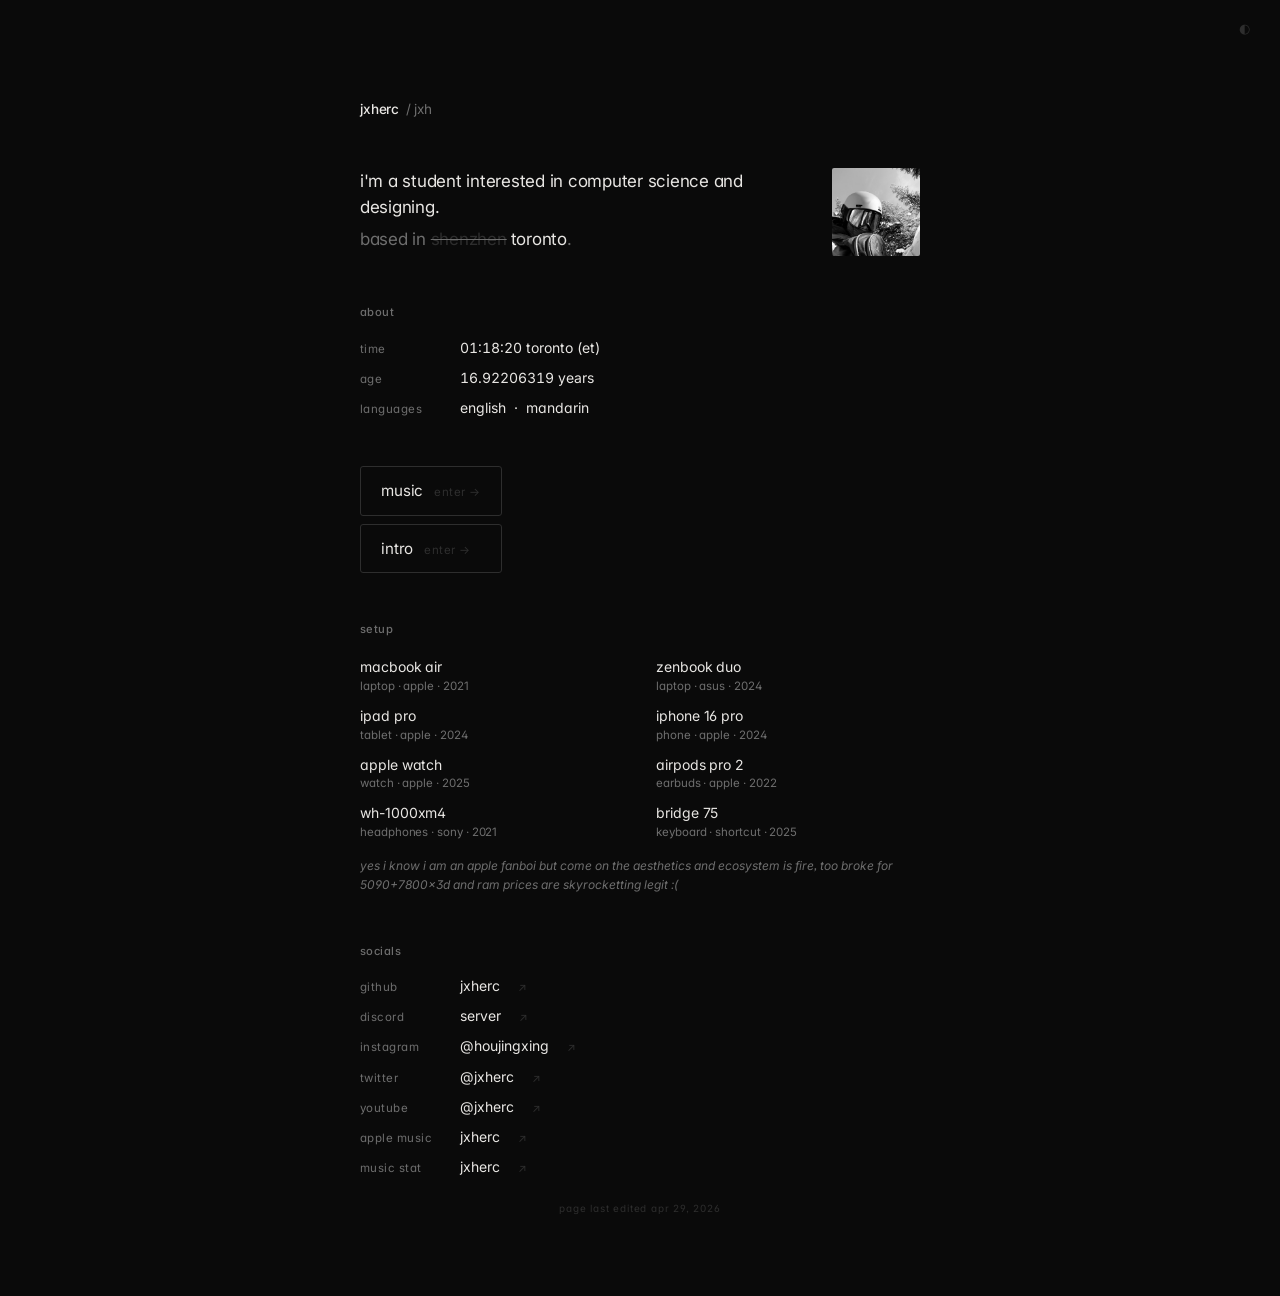
==== index.html @ 68435a5c "fix card sizing: width fit-content shrinks to widest child https://claude.ai/code/session_01GqRjQyPU" ====
<!DOCTYPE html>
<html lang="en">
<head>
<meta charset="UTF-8">
<meta name="viewport" content="width=device-width, initial-scale=1.0">
<title>jxherc</title>
<link rel="icon" type="image/svg+xml" href="favicon.svg">
<link rel="preconnect" href="https://fonts.googleapis.com">
<link rel="preconnect" href="https://fonts.gstatic.com" crossorigin>
<link href="https://fonts.googleapis.com/css2?family=Inter:wght@300;400;500;600&display=swap" rel="stylesheet">
<link rel="stylesheet" href="style.css?v=17">
<script>const t=localStorage.getItem('theme');if(t)document.documentElement.dataset.theme=t;</script>
<meta property="og:title" content="jxherc">
<meta property="og:description" content="a website">
<meta property="og:image" content="og-image.png">
<meta name="twitter:card" content="summary_large_image">
</head>
<body>
<button class="theme-toggle" id="theme-toggle" aria-label="toggle light mode">◐</button>

<div class="meme-overlay" id="meme-overlay">
  <div class="meme-box" id="meme-box">
    <img class="meme-img" src="images/spongebob-eyes.jpg" alt="spongebob my eyes meme" />
    <p class="meme-text">are you absolutely motherfucking sure you wanna switch to light mode</p>
    <button class="meme-confirm" id="meme-confirm">yes i am sure</button>
    <button class="meme-cancel" id="meme-cancel">nevermind</button>
  </div>
</div>

<main>

  <header>
    <span class="brand">jxherc<span class="alias">/ jxh</span></span>
  </header>

  <section class="intro-block">
    <div class="intro">
      i'm a student interested in computer science and designing.
      <span class="location">based in <s>shenzhen</s><span class="here">toronto</span>.</span>
    </div>
    <div class="portrait">
      <div class="fallback">—</div>
      <img src="images/me.jpg" alt=""
           onload="this.classList.add('loaded'); this.previousElementSibling.style.display='none';"
           onerror="this.style.display='none';" />
    </div>
  </section>

  <section>
    <div class="label">about</div>
    <div class="kv-list">
      <div class="kv-row"><span class="k">time</span><span class="v" id="clock">—</span></div>
      <div class="kv-row"><span class="k">age</span><span class="v" id="age">—</span></div>
      <div class="kv-row"><span class="k">languages</span><span class="v">english &nbsp;·&nbsp; mandarin</span></div>
    </div>
  </section>

  <section style="display:flex;flex-direction:column;gap:0.5rem;width:fit-content;">
    <a class="music-card" href="music.html">
      <span class="title">music</span>
      <span class="enter">enter →</span>
    </a>
    <a class="music-card" href="intro.html">
      <span class="title">intro</span>
      <span class="enter">enter →</span>
    </a>
  </section>

  <section>
    <div class="label">setup</div>
    <div class="two-col">
      <div class="item">macbook air<span class="spec">laptop · apple · 2021</span></div>
      <div class="item">zenbook duo<span class="spec">laptop · asus · 2024</span></div>
      <div class="item">ipad pro<span class="spec">tablet · apple · 2024</span></div>
      <div class="item">iphone 16 pro<span class="spec">phone · apple · 2024</span></div>
      <div class="item">apple watch<span class="spec">watch · apple · 2025</span></div>
      <div class="item">airpods pro 2<span class="spec">earbuds · apple · 2022</span></div>
      <div class="item">wh-1000xm4<span class="spec">headphones · sony · 2021</span></div>
      <div class="item">bridge 75<span class="spec">keyboard · shortcut · 2025</span></div>
    </div>
    <div class="note" style="margin-top:0.85rem;">yes i know i am an apple fanboi but come on the aesthetics and ecosystem is fire, too broke for 5090+7800x3d and ram prices are skyrocketting legit :( </div>
  </section>

  <section>
    <div class="label">socials</div>
    <div class="kv-list">
      <a class="kv-row" href="https://github.com/jxherc" target="_blank" rel="noopener">
        <span class="k">github</span><span class="v">jxherc</span><span class="arrow">↗</span>
      </a>
      <a class="kv-row" href="https://jxherc.com/gbp" target="_blank" rel="noopener">
        <span class="k">discord</span><span class="v">server</span><span class="arrow">↗</span>
      </a>
      <a class="kv-row" href="https://instagram.com/houjingxing" target="_blank" rel="noopener">
        <span class="k">instagram</span><span class="v">@houjingxing</span><span class="arrow">↗</span>
      </a>
      <a class="kv-row" href="https://twitter.com/jxherc" target="_blank" rel="noopener">
        <span class="k">twitter</span><span class="v">@jxherc</span><span class="arrow">↗</span>
      </a>
      <a class="kv-row" href="https://youtube.com/@jxherc" target="_blank" rel="noopener">
        <span class="k">youtube</span><span class="v">@jxherc</span><span class="arrow">↗</span>
      </a>
      <a class="kv-row" href="https://music.apple.com/profile/jxherc" target="_blank" rel="noopener">
        <span class="k">apple music</span><span class="v">jxherc</span><span class="arrow">↗</span>
      </a>
      <a class="kv-row" href="https://stats.fm/jxherc" target="_blank" rel="noopener">
        <span class="k">music stat</span><span class="v">jxherc</span><span class="arrow">↗</span>
      </a>
    </div>
  </section>

  <section class="page-edit-stamp">page last edited apr 29, 2026</section>

</main>

<script>
  const BIRTH = new Date('2010-01-03T11:30:00Z');
  const ageEl = document.getElementById('age');
  function updateAge() {
    const years = (new Date() - BIRTH) / (1000 * 60 * 60 * 24 * 365.25);
    ageEl.textContent = years.toFixed(8) + ' years';
  }
  updateAge();
  setInterval(updateAge, 40);

  const clockEl = document.getElementById('clock');
  function updateClock() {
    const time = new Date().toLocaleTimeString('en-CA', {
      timeZone: 'America/Toronto',
      hour12: false, hour: '2-digit', minute: '2-digit', second: '2-digit'
    });
    clockEl.textContent = time + ' toronto (et)';
  }
  updateClock();
  setInterval(updateClock, 1000);

  fetch('https://api.github.com/repos/jxherc/website/commits?path=index.html&per_page=1')
    .then(r => r.json()).then(data => {
      const c = data[0]?.commit;
      if (!c) return;
      const d = new Date(c.committer?.date || c.author?.date);
      if (isNaN(d)) return;
      const date = d.toLocaleDateString('en-CA', { month: 'short', day: 'numeric', year: 'numeric' }).toLowerCase();
      const msg  = (c.message || '').split('\n')[0].replace(/\s*https?:\/\/\S+/g, '').trim();
      document.querySelector('.page-edit-stamp').textContent = 'page last edited ' + date + (msg ? ' · ' + msg : '');
    }).catch(() => {});
</script>
<script src="theme.js"></script>
</body>
</html>
---- style.css ----
* { margin: 0; padding: 0; box-sizing: border-box; }

:root {
  --bg: #0a0a0a;
  --text: #e8e6e3;
  --muted: #6e6e6e;
  --faint: #2e2e2e;
  --accent: #00ff2a;
}

html, body {
  background: var(--bg);
  color: var(--text);
  font-family: 'Inter', -apple-system, BlinkMacSystemFont, sans-serif;
  font-weight: 400;
  line-height: 1.5;
  font-feature-settings: 'cv11', 'ss01', 'ss03';
  -webkit-font-smoothing: antialiased;
  -moz-osx-font-smoothing: grayscale;
  text-rendering: optimizeLegibility;
  min-height: 100vh;
}

body { padding: 6rem 2rem 5rem; }
main { max-width: 560px; margin: 0 auto; display: flex; flex-direction: column; gap: 3rem; }

/* Home link */
.home {
  font-size: 0.72rem; color: var(--muted);
  text-decoration: none; letter-spacing: 0.04em;
  width: fit-content; transition: color 0.2s ease;
}
.home::before { content: "← "; color: var(--faint); }
.home:hover { color: var(--text); }

/* Brand */
.brand {
  font-size: 0.85rem; color: var(--text);
  font-weight: 500; letter-spacing: -0.01em;
  text-decoration: none; width: fit-content;
}
.brand .alias { color: var(--muted); font-weight: 400; margin-left: 0.4rem; }

/* Labels */
.label {
  font-size: 0.7rem; color: var(--muted);
  letter-spacing: 0.04em; font-weight: 500;
  margin-bottom: 1rem;
  display: flex; align-items: baseline; gap: 0.7rem;
}
.live-stamp {
  color: var(--faint); font-size: 0.6rem;
  letter-spacing: 0.05em; font-weight: 400;
  font-variant-numeric: tabular-nums;
}

/* Intro block */
.intro { font-size: 1.0625rem; color: var(--text); letter-spacing: -0.015em; line-height: 1.55; }
.intro .location { display: block; margin-top: 0.35rem; color: var(--muted); }
.intro s { color: var(--faint); text-decoration-color: var(--muted); text-decoration-thickness: 1px; }
.intro .here { color: var(--text); margin-left: 0.25rem; }
.intro-block { display: flex; gap: 1.5rem; align-items: flex-start; }
.intro-block .intro { flex: 1; min-width: 0; }

/* Portrait */
.portrait {
  width: 88px; height: 88px; flex-shrink: 0;
  border-radius: 2px; background: #161616;
  overflow: hidden; position: relative; display: block;
  transition: transform 0.3s cubic-bezier(0.2,0.7,0.2,1);
}
a.portrait::before {
  content: "↗"; position: absolute; top: 5px; right: 6px;
  font-size: 0.7rem; color: var(--text); opacity: 0.55;
  z-index: 2; line-height: 1;
  text-shadow: 0 0 4px rgba(0,0,0,0.7);
  transition: opacity 0.3s ease, transform 0.3s ease;
  pointer-events: none;
}
a.portrait:hover { transform: translateY(-2px); }
a.portrait:hover::before { opacity: 1; transform: translate(2px, -2px); }
a.portrait img { transition: opacity 0.5s ease, filter 0.35s ease, transform 0.5s cubic-bezier(0.2,0.7,0.2,1); }
a.portrait:hover img { filter: brightness(0.7); transform: scale(1.04); }
.portrait img { width: 100%; height: 100%; object-fit: cover; opacity: 0; transition: opacity 0.5s ease; }
.portrait img.loaded { opacity: 1; }
.portrait .fallback {
  position: absolute; inset: 0;
  display: flex; align-items: center; justify-content: center;
  font-size: 0.6rem; color: var(--faint);
}

/* Music teaser card */
.music-card {
  display: inline-flex; align-items: baseline; gap: 0.7rem;
  text-decoration: none; color: var(--text);
  padding: 1rem 1.25rem;
  border: 1px solid var(--faint); border-radius: 3px;
  transition: border-color 0.3s ease, background 0.3s ease;
  -webkit-tap-highlight-color: transparent;
}
.music-card:hover { border-color: var(--muted); background: #0e0e0e; }
.music-card .title { font-size: 0.95rem; color: var(--text); letter-spacing: -0.01em; line-height: 1; }
.music-card .enter { font-size: 0.72rem; color: var(--faint); letter-spacing: 0.04em; line-height: 1; transition: color 0.25s ease, transform 0.25s ease; }
.music-card:hover .enter { color: var(--muted); transform: translateX(3px); }

/* Key/value rows */
.kv-list { display: flex; flex-direction: column; gap: 0.55rem; }
.kv-row {
  display: inline-flex; align-items: baseline; gap: 1rem;
  font-size: 0.875rem; color: var(--text);
  text-decoration: none; width: fit-content;
  transition: opacity 0.2s ease;
}
.kv-row .k { color: var(--muted); font-size: 0.72rem; letter-spacing: 0.04em; min-width: 84px; }
.kv-row .v { color: var(--text); }
.kv-row .arrow { color: var(--faint); font-size: 0.7rem; transition: transform 0.25s ease, color 0.25s ease; margin-left: 0.1rem; }
a.kv-row:hover { opacity: 0.7; }
a.kv-row:hover .arrow { transform: translate(3px, -3px); color: var(--muted); }

#age, #clock { font-variant-numeric: tabular-nums; font-feature-settings: 'tnum'; }

/* Two-col grid */
.two-col { display: grid; grid-template-columns: 1fr 1fr; column-gap: 2rem; row-gap: 0.3rem; }
.two-col a, .two-col .item {
  color: var(--text); text-decoration: none;
  font-size: 0.875rem; padding: 0.15rem 0;
  letter-spacing: -0.005em; line-height: 1.5;
  white-space: nowrap;
}
.two-col a { position: relative; display: inline-block; width: fit-content; }
.two-col a::after {
  content: ""; position: absolute; left: 0; right: 0; bottom: 0.3em;
  height: 1px; background: var(--text);
  transform: scaleX(0); transform-origin: left;
  transition: transform 0.25s ease;
}
.two-col a:hover::after { transform: scaleX(1); }
.two-col .item .spec { color: var(--muted); font-size: 0.72rem; display: block; margin-top: 0.05rem; }

/* =================== MUSIC PAGE =================== */

/* Recent */
.tracks { list-style: none; display: flex; flex-direction: column; gap: 0.4rem; padding: 0; margin: 0; }
.track { display: flex; justify-content: space-between; align-items: baseline; gap: 1rem; font-size: 0.82rem; line-height: 1.4; }
.track.hidden { display: none; }
.track .main { flex: 1; min-width: 0; overflow: hidden; text-overflow: ellipsis; white-space: nowrap; }
.track .title-link { color: var(--text); text-decoration: none; border-bottom: 1px solid transparent; transition: border-color 0.2s ease; }
.track .title-link:hover { border-bottom-color: var(--muted); }
.track .artist { color: var(--muted); }
.track .time { color: var(--faint); font-size: 0.68rem; letter-spacing: 0.03em; flex-shrink: 0; white-space: nowrap; }
.more-btn {
  background: none; border: none;
  color: var(--muted);
  font-size: 0.7rem; letter-spacing: 0.04em;
  font-family: inherit; font-weight: 500;
  text-transform: lowercase;
  cursor: pointer;
  margin-top: 0.85rem; padding: 0;
  transition: color 0.2s ease;
}
.more-btn:hover { color: var(--text); }

/* Stat lines */
.stat-line { font-size: 0.8rem; color: var(--text); margin-bottom: 1.5rem; letter-spacing: -0.003em; }
.stat-num { font-variant-numeric: tabular-nums; color: var(--text); }
.stat-unit { color: var(--muted); font-size: 0.78rem; }
.stat-dot { color: var(--faint); margin: 0 0.5rem; }
.stat-dim { color: var(--muted); font-style: italic; font-size: 0.78rem; }

/* Top categories */
.top-category { margin-bottom: 1.35rem; }
.top-category:last-child { margin-bottom: 0; }
.cat-label {
  font-size: 0.62rem; color: var(--faint);
  letter-spacing: 0.08em; margin-bottom: 0.55rem;
}
.top-list { display: flex; flex-direction: column; gap: 0.4rem; }
.top-row-skel { height: 28px; background: #101010; border-radius: 2px; opacity: 0.5; }
.top-row-empty { color: var(--faint); font-size: 0.78rem; font-style: italic; }

.top-row {
  display: grid;
  grid-template-columns: 14px 52px 24px 1fr auto;
  gap: 0.65rem;
  align-items: center;
  font-size: 0.82rem;
  min-width: 0;
}
.rank { color: var(--faint); font-size: 0.65rem; font-variant-numeric: tabular-nums; }
.bar-wrap { width: 52px; height: 3px; background: var(--faint); border-radius: 2px; overflow: hidden; }
.bar {
  display: block; height: 100%;
  background: var(--muted);
  transition: width 0.8s cubic-bezier(0.2,0.7,0.2,1);
}
.thumb {
  width: 24px; height: 24px;
  background: #161616;
  object-fit: cover; flex-shrink: 0;
  opacity: 0.92;
}
.thumb-sq { border-radius: 2px; }
.thumb-round { border-radius: 50%; }
.thumb-empty { background: #1a1a1a; }
.top-label { color: var(--text); overflow: hidden; text-overflow: ellipsis; white-space: nowrap; min-width: 0; }
.top-sub { color: var(--muted); font-size: 0.78rem; }
.top-meta {
  color: var(--faint); font-size: 0.66rem;
  letter-spacing: 0.03em; font-variant-numeric: tabular-nums;
  white-space: nowrap;
}

/* =================== 2025 vs 2026 =================== */
.toggle-row { display: flex; gap: 0.4rem; margin-bottom: 1.25rem; }
.toggle-btn {
  background: none;
  border: 1px solid var(--faint); border-radius: 2px;
  color: var(--muted);
  font-family: inherit; font-size: 0.68rem;
  letter-spacing: 0.05em;
  text-transform: lowercase;
  padding: 0.35rem 0.75rem;
  cursor: pointer;
  transition: border-color 0.2s ease, color 0.2s ease, background 0.2s ease;
}
.toggle-btn:hover { color: var(--text); border-color: var(--muted); }
.toggle-btn.active { color: var(--text); border-color: var(--muted); background: #0e0e0e; }

.year-cards {
  display: grid;
  grid-template-columns: 1fr 1fr;
  gap: 1.25rem;
  margin-bottom: 1rem;
}
.year-card {
  display: flex;
  flex-direction: column;
  gap: 0.55rem;
  padding: 1rem;
  border: 1px solid var(--faint);
  border-radius: 3px;
}

.year-header {
  display: flex;
  align-items: baseline;
  justify-content: space-between;
  gap: 0.5rem;
}
.year-name {
  font-size: 1.15rem;
  color: var(--text);
  letter-spacing: -0.01em;
  font-variant-numeric: tabular-nums;
  font-weight: 500;
}
.year-note {
  font-size: 0.6rem;
  color: var(--faint);
  letter-spacing: 0.08em;
}
.live-dot-wrap { display: inline-flex; align-items: center; gap: 0.3rem; }
.live-dot {
  width: 5px; height: 5px; border-radius: 50%;
  background: var(--accent);
  display: inline-block;
  animation: live-pulse 2s ease-in-out infinite;
}
@keyframes live-pulse { 0%, 100% { opacity: 0.3; } 50% { opacity: 1; } }

/* Horizontal bar same style as top rows, just wider */
.year-bar-wrap {
  width: 100%; height: 3px;
  background: var(--faint);
  border-radius: 2px; overflow: hidden;
}
.year-bar {
  display: block; height: 100%;
  background: var(--muted);
  transition: width 0.9s cubic-bezier(0.2,0.7,0.2,1), background 0.4s ease;
}
.year-card.winner .year-bar { background: var(--accent); }

.year-num {
  font-size: 1.05rem;
  color: var(--text);
  font-variant-numeric: tabular-nums;
  letter-spacing: -0.01em;
  margin-top: 0.15rem;
}
.year-unit {
  font-size: 0.6rem;
  color: var(--muted);
  letter-spacing: 0.08em;
  margin-top: -0.35rem;
}

/* Year top items (song/album/artist inside each card) */
.year-top {
  display: flex;
  flex-direction: column;
  gap: 0.45rem;
  margin-top: 0.65rem;
  padding-top: 0.75rem;
  border-top: 1px solid var(--faint);
}
.yt-row {
  display: grid;
  grid-template-columns: 34px 20px 1fr;
  gap: 0.5rem;
  align-items: center;
  font-size: 0.72rem;
  min-width: 0;
}
.yt-k {
  color: var(--muted);
  font-size: 0.58rem;
  letter-spacing: 0.08em;
}
.yt-thumb {
  width: 20px; height: 20px;
  background: #161616;
  object-fit: cover;
  flex-shrink: 0;
  opacity: 0.92;
}
.yt-name {
  color: var(--text);
  overflow: hidden; text-overflow: ellipsis; white-space: nowrap;
  min-width: 0;
  font-size: 0.74rem;
}
.yt-sub { color: var(--muted); font-size: 0.68rem; }

.compare-note {
  font-size: 0.72rem;
  color: var(--muted);
  letter-spacing: 0.02em;
  margin-top: 0.5rem;
  font-variant-numeric: tabular-nums;
  min-height: 1em;
}
.pace-arrow {
  color: var(--accent);
  font-weight: 500;
  margin-right: 0.25rem;
}
.pace-arrow.pace-down { color: var(--muted); }
.pace-num { color: var(--text); font-variant-numeric: tabular-nums; }

/* =================== GENRES =================== */
.genre-list { display: flex; flex-direction: column; gap: 0.55rem; }
.genre-row {
  display: grid;
  grid-template-columns: 110px 1fr 40px;
  gap: 1rem;
  align-items: center;
  font-size: 0.82rem;
}
.genre-name { color: var(--text); }
.genre-bar-wrap {
  height: 3px;
  background: var(--faint);
  border-radius: 2px;
  overflow: hidden;
}
.genre-bar {
  display: block; height: 100%;
  background: var(--muted);
  transition: width 1s cubic-bezier(0.2,0.7,0.2,1);
}
.genre-pct {
  color: var(--faint);
  font-size: 0.7rem;
  font-variant-numeric: tabular-nums;
  text-align: right;
}
.genre-note {
  font-size: 0.72rem;
  color: var(--muted);
  font-style: italic;
  margin-top: 1rem;
  line-height: 1.55;
}

/* Page edit stamp */
.page-edit-stamp {
  font-size: 0.62rem;
  color: var(--faint);
  letter-spacing: 0.08em;
  text-align: center;
  margin-top: -1.5rem;
}

/* Albums grid */
.albums-grid { display: grid; grid-template-columns: repeat(4, 1fr); gap: 1rem 0.7rem; }
.album { display: flex; flex-direction: column; gap: 0.45rem; text-decoration: none; color: var(--text); }
.cover {
  position: relative; width: 100%; aspect-ratio: 1/1;
  background: #161616; border-radius: 2px;
  overflow: hidden;
  transition: transform 0.3s cubic-bezier(0.2,0.7,0.2,1);
}
.cover img { width: 100%; height: 100%; object-fit: cover; opacity: 0; transition: opacity 0.5s ease; }
.cover img.loaded { opacity: 1; }
.cover .fallback {
  position: absolute; inset: 0;
  display: flex; align-items: center; justify-content: center;
  padding: 0.35rem; font-size: 0.55rem;
  color: var(--muted); text-align: center; line-height: 1.25;
}
.album:hover .cover { transform: translateY(-2px); }
.album .title { font-size: 0.68rem; color: var(--text); line-height: 1.3; }

.note { font-size: 0.75rem; color: var(--muted); font-style: italic; line-height: 1.55; }

/* Intro page */
.prose { font-size: 0.95rem; line-height: 1.7; color: var(--text); letter-spacing: -0.005em; max-width: 48ch; }
.prose p { margin-bottom: 1.1rem; }
.prose p:last-child { margin-bottom: 0; }
.prose em { color: var(--muted); font-style: italic; }

.portrait-large {
  width: 140px; height: 140px;
  border-radius: 2px; background: #161616;
  overflow: hidden; position: relative;
}
.portrait-large img { width: 100%; height: 100%; object-fit: cover; opacity: 0; transition: opacity 0.5s ease; }
.portrait-large img.loaded { opacity: 1; }
.portrait-large .fallback {
  position: absolute; inset: 0;
  display: flex; align-items: center; justify-content: center;
  font-size: 0.6rem; color: var(--faint);
}

/* Animation */
main > * {
  opacity: 0; transform: translateY(6px);
  animation: rise 0.7s cubic-bezier(0.2,0.7,0.2,1) forwards;
}
main > *:nth-child(1)  { animation-delay: 0.05s; }
main > *:nth-child(2)  { animation-delay: 0.12s; }
main > *:nth-child(3)  { animation-delay: 0.19s; }
main > *:nth-child(4)  { animation-delay: 0.26s; }
main > *:nth-child(5)  { animation-delay: 0.33s; }
main > *:nth-child(6)  { animation-delay: 0.40s; }
main > *:nth-child(7)  { animation-delay: 0.47s; }
main > *:nth-child(8)  { animation-delay: 0.54s; }
main > *:nth-child(9)  { animation-delay: 0.61s; }
main > *:nth-child(10) { animation-delay: 0.68s; }
main > *:nth-child(11) { animation-delay: 0.75s; }
main > *:nth-child(12) { animation-delay: 0.82s; }
main > *:nth-child(13) { animation-delay: 0.89s; }

@keyframes rise { to { opacity: 1; transform: translateY(0); } }

::selection { background: var(--text); color: var(--bg); }

a:focus-visible, button:focus-visible {
  outline: 1px solid var(--muted);
  outline-offset: 4px; border-radius: 1px;
}

/* =================== LIGHT MODE =================== */
[data-theme="light"] {
  --bg: #f5f4f1;
  --text: #111111;
  --muted: #888888;
  --faint: #d4d2ce;
}
[data-theme="light"] body { background: var(--bg); color: var(--text); }
[data-theme="light"] .portrait,
[data-theme="light"] .portrait-large,
[data-theme="light"] .cover { background: #e8e6e2; }
[data-theme="light"] .top-row-skel { background: #e2e0dc; }
[data-theme="light"] .thumb { background: #e8e6e2; }
[data-theme="light"] .thumb-empty { background: #e2e0dc; }
[data-theme="light"] .music-card:hover { background: #efede9; }
[data-theme="light"] .year-card { border-color: var(--faint); }
[data-theme="light"] .toggle-btn.active { background: #efede9; }

/* Theme toggle button */
.theme-toggle {
  position: fixed;
  top: 1.1rem; right: 1.5rem;
  background: none; border: none;
  color: var(--faint);
  font-size: 0.8rem;
  cursor: pointer;
  padding: 0.35rem;
  line-height: 1;
  transition: color 0.2s ease;
  z-index: 100;
  font-family: inherit;
}
.theme-toggle:hover { color: var(--muted); }

/* Meme modal */
.meme-overlay {
  position: fixed; inset: 0;
  background: rgba(0,0,0,0.75);
  display: flex; align-items: center; justify-content: center;
  z-index: 1000;
  opacity: 0; pointer-events: none;
  transition: opacity 0.2s ease;
}
.meme-overlay.visible { opacity: 1; pointer-events: all; }
.meme-box {
  background: #0e0e0e;
  border: 1px solid var(--faint);
  border-radius: 4px;
  padding: 2rem;
  max-width: 340px;
  width: calc(100% - 3rem);
  display: flex; flex-direction: column;
  align-items: center; gap: 1.25rem;
  transform: translateY(8px);
  transition: transform 0.25s cubic-bezier(0.2,0.7,0.2,1);
}
.meme-overlay.visible .meme-box { transform: translateY(0); }
.meme-img {
  width: 100%; border-radius: 3px;
  display: block; aspect-ratio: 16/9;
  object-fit: cover; background: #1a1a1a;
}
.meme-text {
  font-size: 0.78rem; color: var(--text);
  text-align: center; line-height: 1.6;
  letter-spacing: -0.005em;
}
.meme-confirm {
  background: none;
  border: 1px solid var(--faint);
  border-radius: 2px;
  color: var(--muted);
  font-family: inherit; font-size: 0.72rem;
  letter-spacing: 0.04em;
  padding: 0.5rem 1.25rem;
  cursor: pointer;
  transition: border-color 0.2s ease, color 0.2s ease;
}
.meme-confirm:hover { border-color: var(--muted); color: var(--text); }
.meme-countdown {
  font-size: 2.5rem; font-weight: 600;
  color: var(--text); letter-spacing: -0.03em;
  line-height: 1; min-height: 3rem;
  display: flex; align-items: center; justify-content: center;
}
.meme-cancel {
  font-size: 0.65rem; color: var(--faint);
  cursor: pointer; background: none; border: none;
  font-family: inherit; transition: color 0.2s ease;
  padding: 0;
}
.meme-cancel:hover { color: var(--muted); }

@media (max-width: 600px) {
  body { padding: 4rem 1.5rem 3rem; }
  main { gap: 2.5rem; }
  .intro { font-size: 1rem; }
  .two-col { column-gap: 1.25rem; }
  .albums-grid { grid-template-columns: repeat(3, 1fr); gap: 0.9rem 0.6rem; }
  .intro-block { gap: 1.25rem; }
  .portrait { width: 72px; height: 72px; }

  .top-row {
    grid-template-columns: 12px 40px 20px 1fr auto;
    gap: 0.5rem; font-size: 0.78rem;
  }
  .bar-wrap { width: 40px; }
  .thumb { width: 20px; height: 20px; }

  .year-cards { gap: 0.75rem; }
  .year-card { padding: 0.85rem; }
  .year-name { font-size: 1rem; }
  .year-num { font-size: 0.95rem; }
  .yt-row { grid-template-columns: 28px 18px 1fr; gap: 0.4rem; font-size: 0.68rem; }
  .yt-thumb { width: 18px; height: 18px; }

  .genre-row { grid-template-columns: 80px 1fr 32px; gap: 0.7rem; }
}
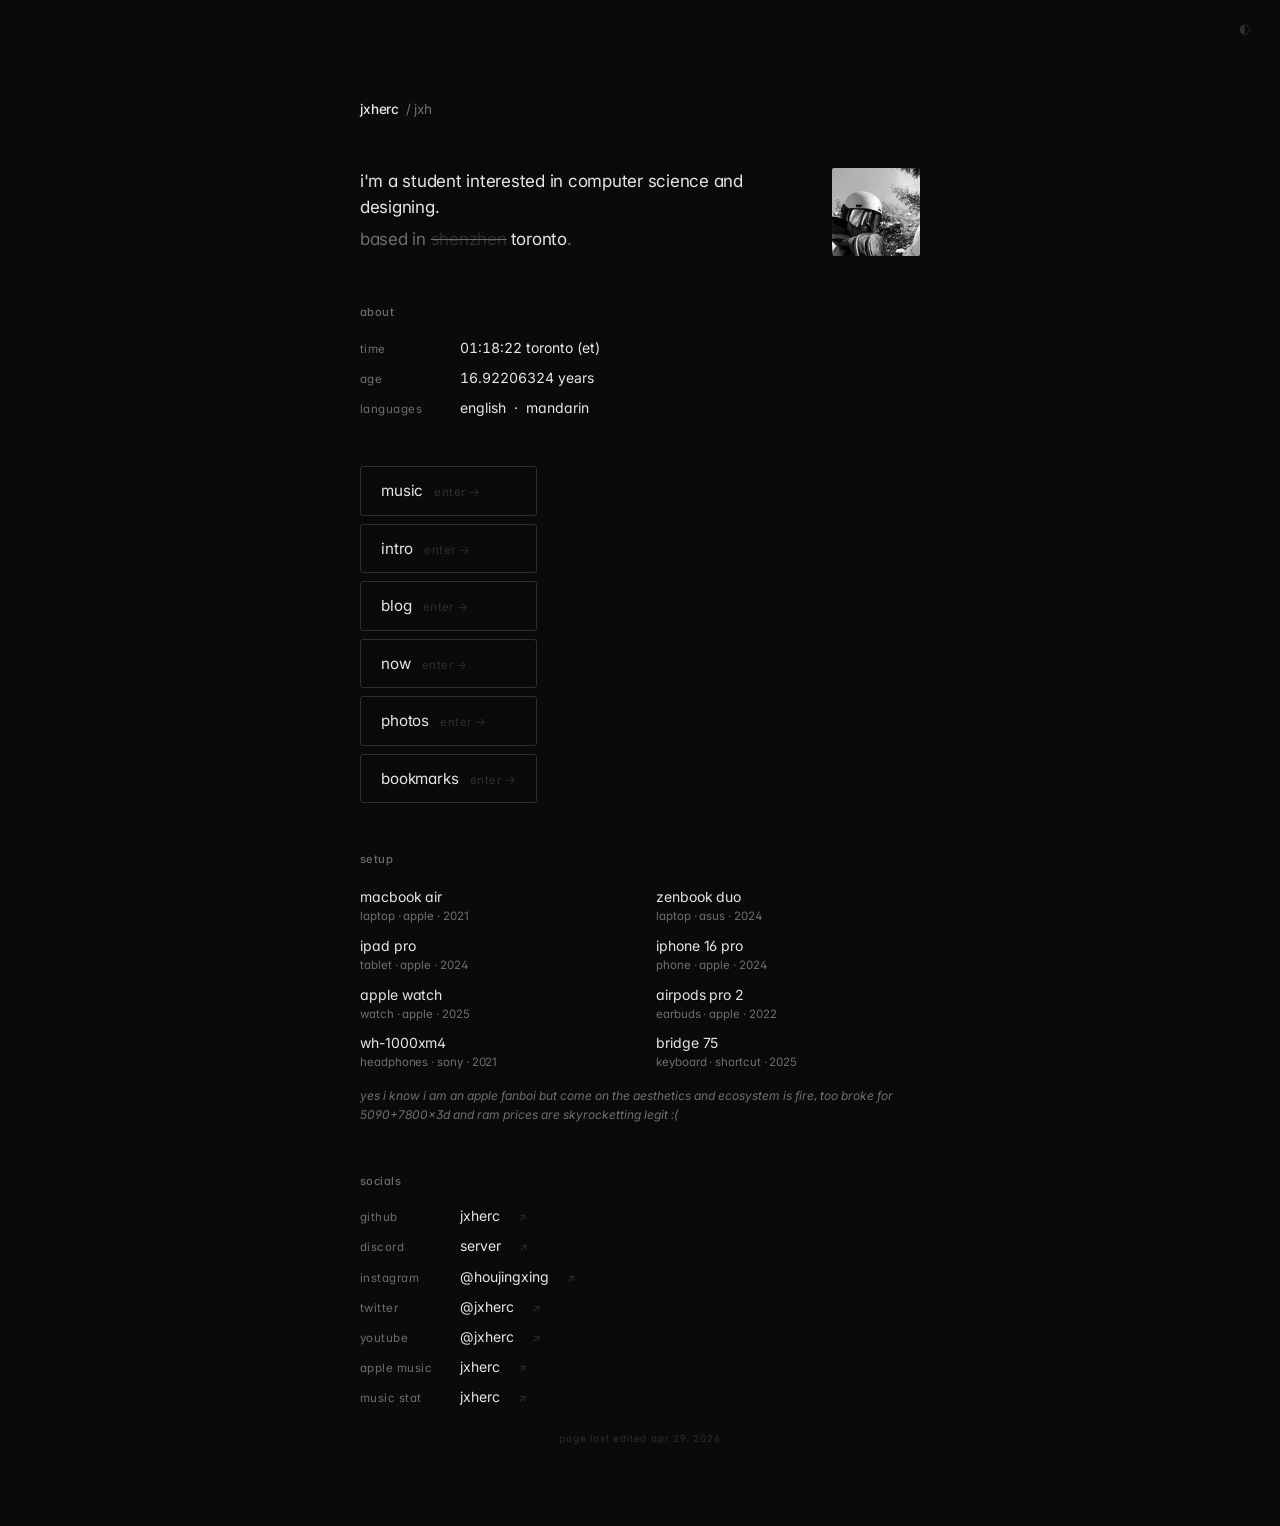
==== commit f6cd8a3c: "phase 4: add blog, now, photos, bookmarks pages + index cards - blog.html: fetches posts from api.jx" ====
--- a/index.html
+++ b/index.html
@@ -62,6 +62,22 @@
     </a>
     <a class="music-card" href="intro.html">
       <span class="title">intro</span>
+      <span class="enter">enter →</span>
+    </a>
+    <a class="music-card" href="blog.html">
+      <span class="title">blog</span>
+      <span class="enter">enter →</span>
+    </a>
+    <a class="music-card" href="now.html">
+      <span class="title">now</span>
+      <span class="enter">enter →</span>
+    </a>
+    <a class="music-card" href="photos.html">
+      <span class="title">photos</span>
+      <span class="enter">enter →</span>
+    </a>
+    <a class="music-card" href="bookmarks.html">
+      <span class="title">bookmarks</span>
       <span class="enter">enter →</span>
     </a>
   </section>
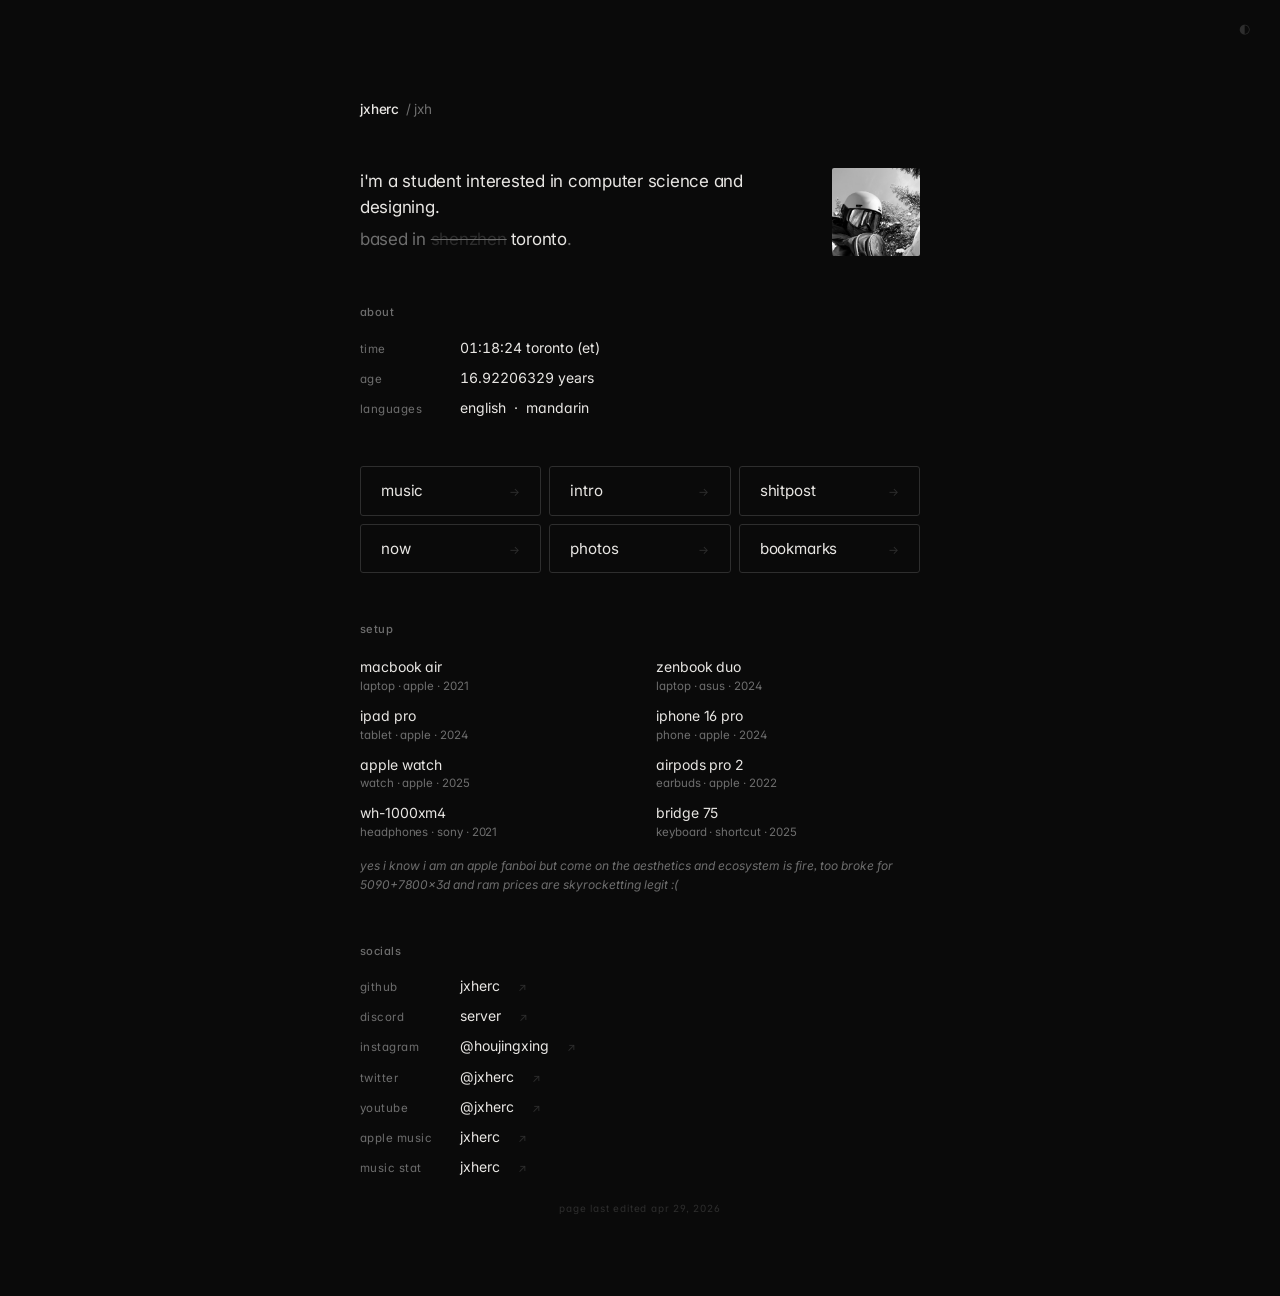
==== commit 70836f49: "overhaul: blog→shitpost, 3×2 card grid, enter alignment, now-playing, fix status fields, remove afte" ====
--- a/index.html
+++ b/index.html
@@ -8,7 +8,7 @@
 <link rel="preconnect" href="https://fonts.googleapis.com">
 <link rel="preconnect" href="https://fonts.gstatic.com" crossorigin>
 <link href="https://fonts.googleapis.com/css2?family=Inter:wght@300;400;500;600&display=swap" rel="stylesheet">
-<link rel="stylesheet" href="style.css?v=17">
+<link rel="stylesheet" href="style.css?v=18">
 <script>const t=localStorage.getItem('theme');if(t)document.documentElement.dataset.theme=t;</script>
 <meta property="og:title" content="jxherc">
 <meta property="og:description" content="a website">
@@ -55,30 +55,30 @@
     </div>
   </section>
 
-  <section style="display:flex;flex-direction:column;gap:0.5rem;width:fit-content;">
+  <section style="display:grid;grid-template-columns:repeat(3,1fr);gap:0.5rem;">
     <a class="music-card" href="music.html">
       <span class="title">music</span>
-      <span class="enter">enter →</span>
+      <span class="enter">→</span>
     </a>
     <a class="music-card" href="intro.html">
       <span class="title">intro</span>
-      <span class="enter">enter →</span>
+      <span class="enter">→</span>
     </a>
-    <a class="music-card" href="blog.html">
-      <span class="title">blog</span>
-      <span class="enter">enter →</span>
+    <a class="music-card" href="shitpost.html">
+      <span class="title">shitpost</span>
+      <span class="enter">→</span>
     </a>
     <a class="music-card" href="now.html">
       <span class="title">now</span>
-      <span class="enter">enter →</span>
+      <span class="enter">→</span>
     </a>
     <a class="music-card" href="photos.html">
       <span class="title">photos</span>
-      <span class="enter">enter →</span>
+      <span class="enter">→</span>
     </a>
     <a class="music-card" href="bookmarks.html">
       <span class="title">bookmarks</span>
-      <span class="enter">enter →</span>
+      <span class="enter">→</span>
     </a>
   </section>
 
--- a/style.css
+++ b/style.css
@@ -91,7 +91,7 @@
 
 /* Music teaser card */
 .music-card {
-  display: inline-flex; align-items: baseline; gap: 0.7rem;
+  display: flex; align-items: baseline; justify-content: space-between; gap: 0.7rem;
   text-decoration: none; color: var(--text);
   padding: 1rem 1.25rem;
   border: 1px solid var(--faint); border-radius: 3px;
@@ -100,7 +100,7 @@
 }
 .music-card:hover { border-color: var(--muted); background: #0e0e0e; }
 .music-card .title { font-size: 0.95rem; color: var(--text); letter-spacing: -0.01em; line-height: 1; }
-.music-card .enter { font-size: 0.72rem; color: var(--faint); letter-spacing: 0.04em; line-height: 1; transition: color 0.25s ease, transform 0.25s ease; }
+.music-card .enter { font-size: 0.72rem; color: var(--faint); letter-spacing: 0.04em; line-height: 1; transition: color 0.25s ease, transform 0.25s ease; flex-shrink: 0; }
 .music-card:hover .enter { color: var(--muted); transform: translateX(3px); }
 
 /* Key/value rows */
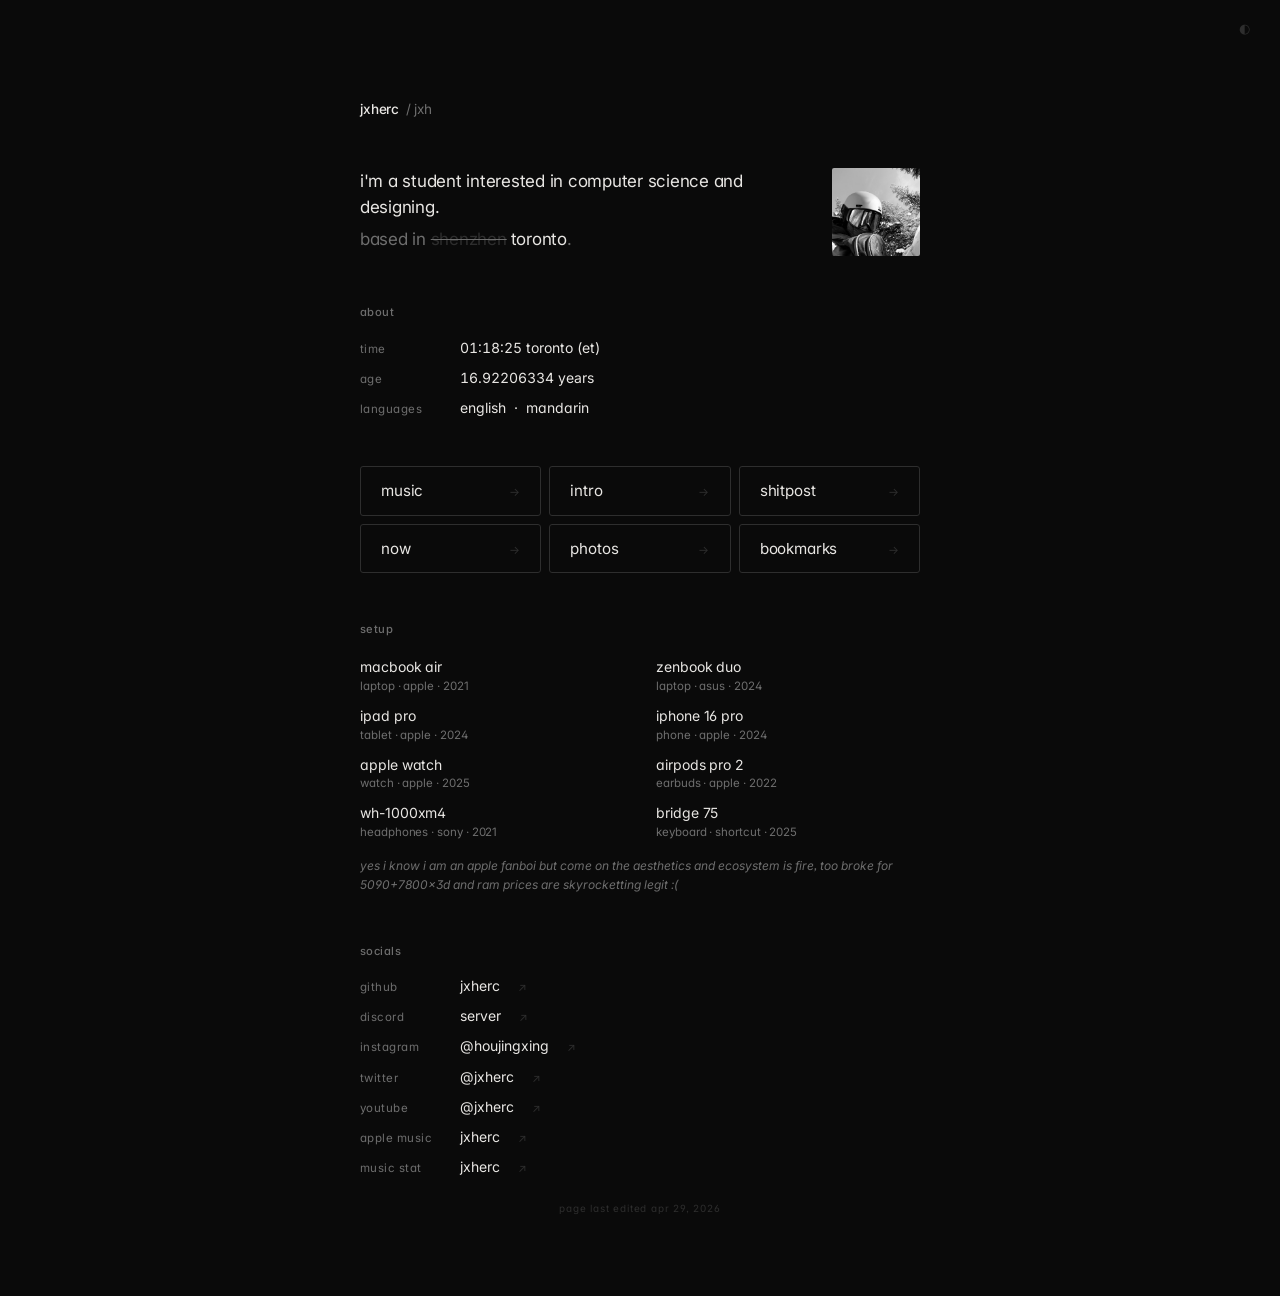
==== commit b3c4ffab: "add 14 albums, sort by artist, add artist label - adds: blonde, igor, flower boy, hurry up tomorrow," ====
--- a/index.html
+++ b/index.html
@@ -8,7 +8,7 @@
 <link rel="preconnect" href="https://fonts.googleapis.com">
 <link rel="preconnect" href="https://fonts.gstatic.com" crossorigin>
 <link href="https://fonts.googleapis.com/css2?family=Inter:wght@300;400;500;600&display=swap" rel="stylesheet">
-<link rel="stylesheet" href="style.css?v=18">
+<link rel="stylesheet" href="style.css?v=19">
 <script>const t=localStorage.getItem('theme');if(t)document.documentElement.dataset.theme=t;</script>
 <meta property="og:title" content="jxherc">
 <meta property="og:description" content="a website">
--- a/style.css
+++ b/style.css
@@ -411,6 +411,7 @@
 }
 .album:hover .cover { transform: translateY(-2px); }
 .album .title { font-size: 0.68rem; color: var(--text); line-height: 1.3; }
+.album .artist { font-size: 0.62rem; color: var(--muted); line-height: 1.2; margin-top: -0.2rem; }
 
 .note { font-size: 0.75rem; color: var(--muted); font-style: italic; line-height: 1.55; }
 
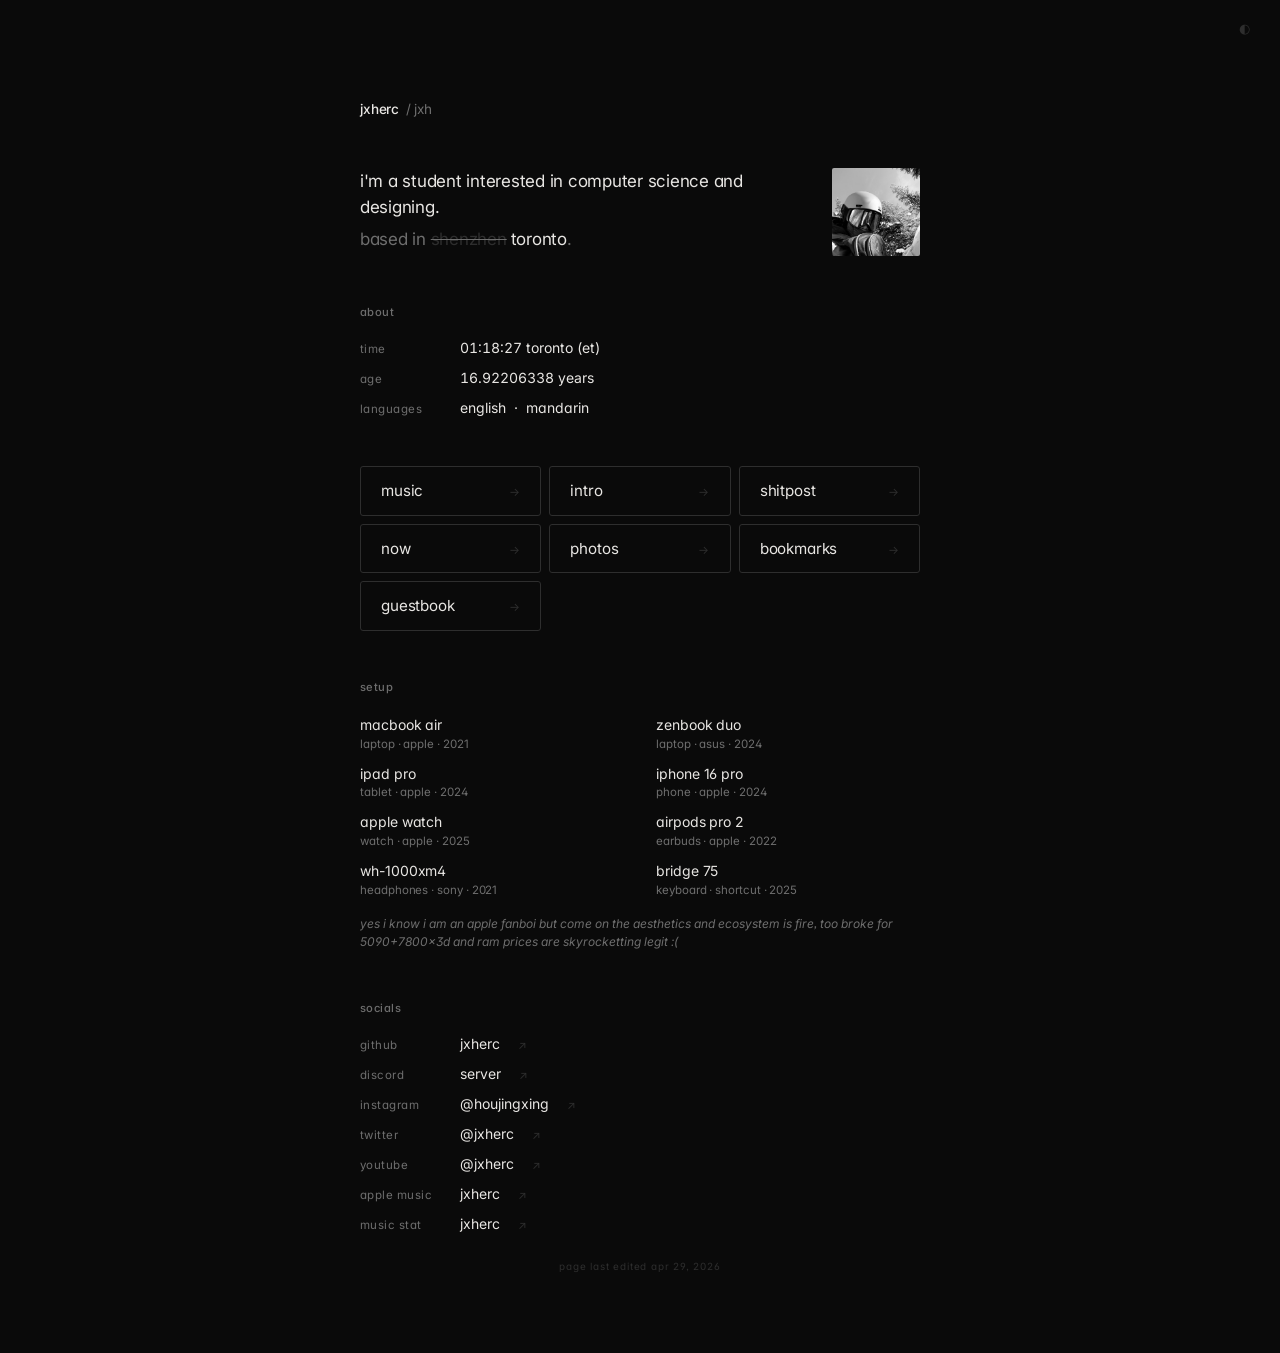
==== commit 24c07e99: "add guestbook page with Supabase backend - new guestbook.html with form (name + message) and approve" ====
--- a/index.html
+++ b/index.html
@@ -78,6 +78,10 @@
     </a>
     <a class="music-card" href="bookmarks.html">
       <span class="title">bookmarks</span>
+      <span class="enter">→</span>
+    </a>
+    <a class="music-card" href="guestbook.html">
+      <span class="title">guestbook</span>
       <span class="enter">→</span>
     </a>
   </section>
--- a/style.css
+++ b/style.css
@@ -382,6 +382,54 @@
   margin-top: 1rem;
   line-height: 1.55;
 }
+
+/* =================== GUESTBOOK =================== */
+.gb-form { display: flex; flex-direction: column; gap: 1rem; }
+.gb-field { display: flex; flex-direction: column; gap: 0.35rem; }
+.gb-label { font-size: 0.7rem; color: var(--muted); letter-spacing: 0.04em; font-weight: 500; }
+.gb-input {
+  background: none;
+  border: 1px solid var(--faint);
+  border-radius: 2px;
+  color: var(--text);
+  font-family: inherit;
+  font-size: 0.875rem;
+  padding: 0.6rem 0.75rem;
+  transition: border-color 0.2s ease;
+  outline: none;
+  width: 100%;
+}
+.gb-input::placeholder { color: var(--faint); }
+.gb-input:focus { border-color: var(--muted); }
+.gb-textarea { resize: vertical; min-height: 88px; line-height: 1.55; }
+.gb-actions { display: flex; align-items: baseline; gap: 1rem; flex-wrap: wrap; margin-top: 0.25rem; }
+.gb-submit {
+  background: none;
+  border: 1px solid var(--faint);
+  border-radius: 2px;
+  color: var(--muted);
+  font-family: inherit;
+  font-size: 0.72rem;
+  letter-spacing: 0.04em;
+  padding: 0.5rem 1rem;
+  cursor: pointer;
+  transition: border-color 0.2s ease, color 0.2s ease;
+}
+.gb-submit:hover:not(:disabled) { border-color: var(--muted); color: var(--text); }
+.gb-submit:disabled { opacity: 0.5; cursor: default; }
+.gb-status { font-size: 0.72rem; color: var(--faint); }
+.gb-entries { display: flex; flex-direction: column; }
+.gb-entry {
+  display: flex; flex-direction: column; gap: 0.3rem;
+  padding: 0.85rem 0;
+  border-bottom: 1px solid var(--faint);
+}
+.gb-entry:first-child { border-top: 1px solid var(--faint); }
+.gb-entry-header { display: flex; justify-content: space-between; align-items: baseline; gap: 1rem; }
+.gb-name { font-size: 0.8rem; color: var(--text); font-weight: 500; }
+.gb-date { font-size: 0.65rem; color: var(--faint); letter-spacing: 0.04em; flex-shrink: 0; }
+.gb-message { font-size: 0.85rem; color: var(--muted); line-height: 1.55; }
+.gb-loading, .gb-empty { font-size: 0.8rem; color: var(--faint); font-style: italic; }
 
 /* Page edit stamp */
 .page-edit-stamp {
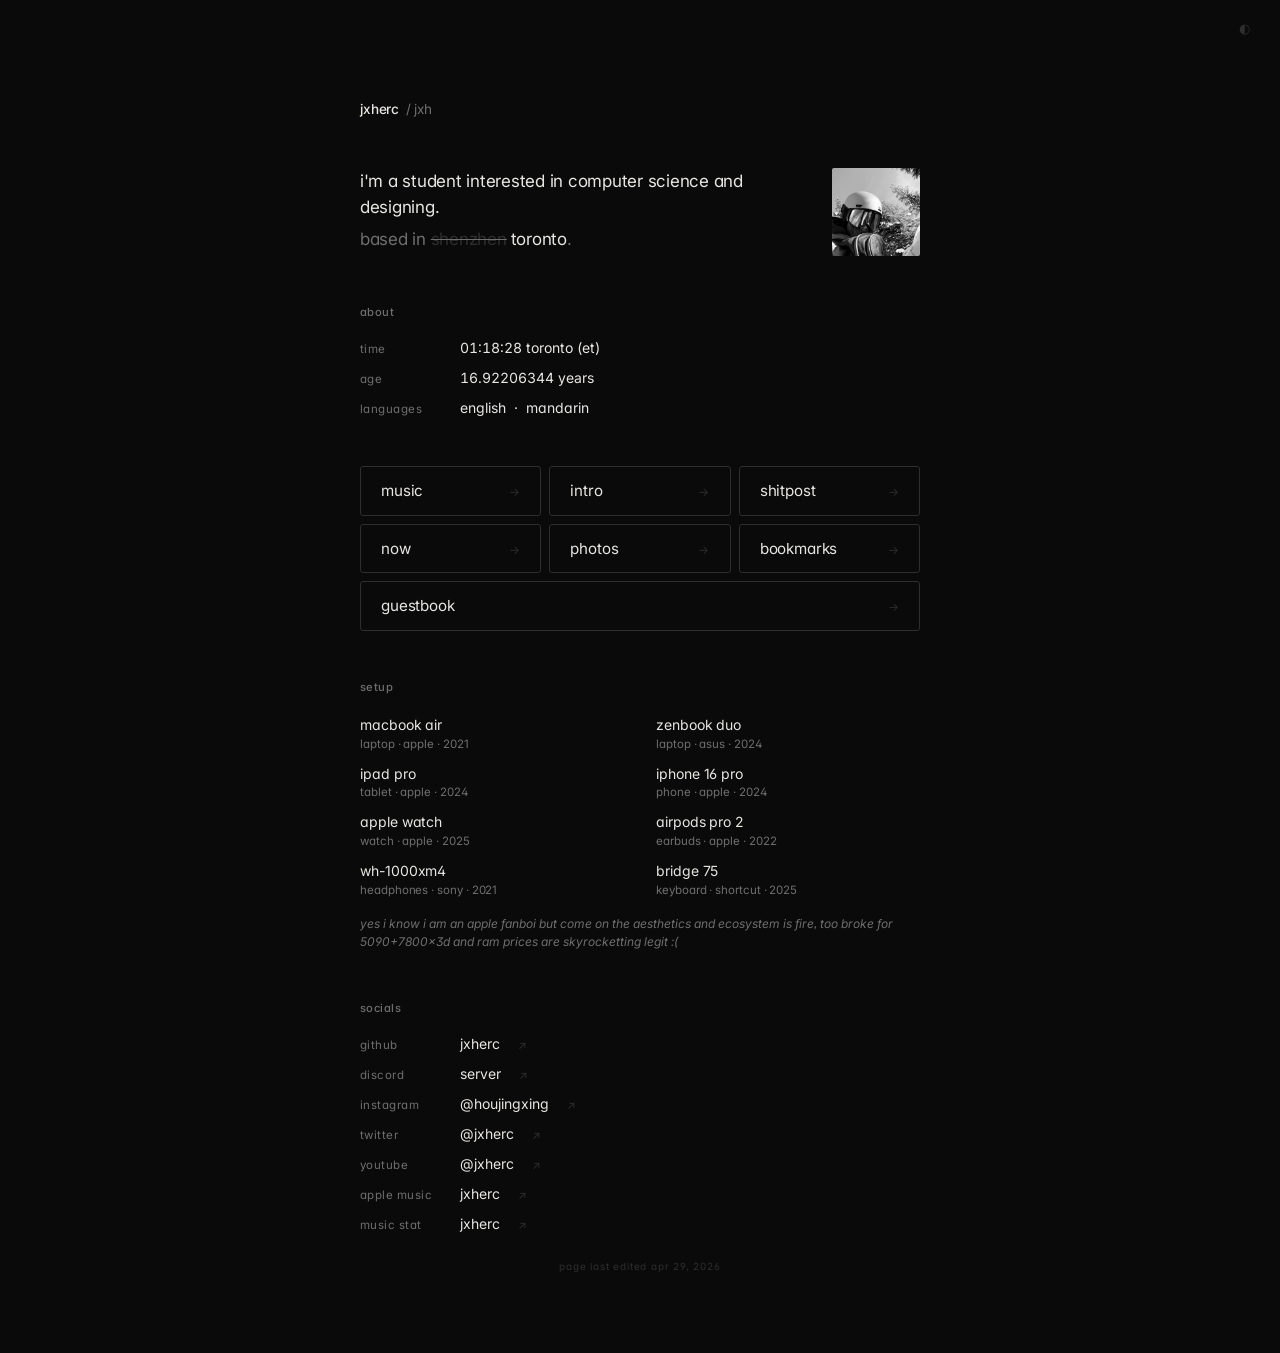
==== commit cda8f242: "add guestbook, remove stale files" ====
--- a/index.html
+++ b/index.html
@@ -55,31 +55,33 @@
     </div>
   </section>
 
-  <section style="display:grid;grid-template-columns:repeat(3,1fr);gap:0.5rem;">
-    <a class="music-card" href="music.html">
-      <span class="title">music</span>
-      <span class="enter">→</span>
-    </a>
-    <a class="music-card" href="intro.html">
-      <span class="title">intro</span>
-      <span class="enter">→</span>
-    </a>
-    <a class="music-card" href="shitpost.html">
-      <span class="title">shitpost</span>
-      <span class="enter">→</span>
-    </a>
-    <a class="music-card" href="now.html">
-      <span class="title">now</span>
-      <span class="enter">→</span>
-    </a>
-    <a class="music-card" href="photos.html">
-      <span class="title">photos</span>
-      <span class="enter">→</span>
-    </a>
-    <a class="music-card" href="bookmarks.html">
-      <span class="title">bookmarks</span>
-      <span class="enter">→</span>
-    </a>
+  <section style="display:flex;flex-direction:column;gap:0.5rem;">
+    <div style="display:grid;grid-template-columns:repeat(3,1fr);gap:0.5rem;">
+      <a class="music-card" href="music.html">
+        <span class="title">music</span>
+        <span class="enter">→</span>
+      </a>
+      <a class="music-card" href="intro.html">
+        <span class="title">intro</span>
+        <span class="enter">→</span>
+      </a>
+      <a class="music-card" href="shitpost.html">
+        <span class="title">shitpost</span>
+        <span class="enter">→</span>
+      </a>
+      <a class="music-card" href="now.html">
+        <span class="title">now</span>
+        <span class="enter">→</span>
+      </a>
+      <a class="music-card" href="photos.html">
+        <span class="title">photos</span>
+        <span class="enter">→</span>
+      </a>
+      <a class="music-card" href="bookmarks.html">
+        <span class="title">bookmarks</span>
+        <span class="enter">→</span>
+      </a>
+    </div>
     <a class="music-card" href="guestbook.html">
       <span class="title">guestbook</span>
       <span class="enter">→</span>
--- a/style.css
+++ b/style.css
@@ -382,54 +382,6 @@
   margin-top: 1rem;
   line-height: 1.55;
 }
-
-/* =================== GUESTBOOK =================== */
-.gb-form { display: flex; flex-direction: column; gap: 1rem; }
-.gb-field { display: flex; flex-direction: column; gap: 0.35rem; }
-.gb-label { font-size: 0.7rem; color: var(--muted); letter-spacing: 0.04em; font-weight: 500; }
-.gb-input {
-  background: none;
-  border: 1px solid var(--faint);
-  border-radius: 2px;
-  color: var(--text);
-  font-family: inherit;
-  font-size: 0.875rem;
-  padding: 0.6rem 0.75rem;
-  transition: border-color 0.2s ease;
-  outline: none;
-  width: 100%;
-}
-.gb-input::placeholder { color: var(--faint); }
-.gb-input:focus { border-color: var(--muted); }
-.gb-textarea { resize: vertical; min-height: 88px; line-height: 1.55; }
-.gb-actions { display: flex; align-items: baseline; gap: 1rem; flex-wrap: wrap; margin-top: 0.25rem; }
-.gb-submit {
-  background: none;
-  border: 1px solid var(--faint);
-  border-radius: 2px;
-  color: var(--muted);
-  font-family: inherit;
-  font-size: 0.72rem;
-  letter-spacing: 0.04em;
-  padding: 0.5rem 1rem;
-  cursor: pointer;
-  transition: border-color 0.2s ease, color 0.2s ease;
-}
-.gb-submit:hover:not(:disabled) { border-color: var(--muted); color: var(--text); }
-.gb-submit:disabled { opacity: 0.5; cursor: default; }
-.gb-status { font-size: 0.72rem; color: var(--faint); }
-.gb-entries { display: flex; flex-direction: column; }
-.gb-entry {
-  display: flex; flex-direction: column; gap: 0.3rem;
-  padding: 0.85rem 0;
-  border-bottom: 1px solid var(--faint);
-}
-.gb-entry:first-child { border-top: 1px solid var(--faint); }
-.gb-entry-header { display: flex; justify-content: space-between; align-items: baseline; gap: 1rem; }
-.gb-name { font-size: 0.8rem; color: var(--text); font-weight: 500; }
-.gb-date { font-size: 0.65rem; color: var(--faint); letter-spacing: 0.04em; flex-shrink: 0; }
-.gb-message { font-size: 0.85rem; color: var(--muted); line-height: 1.55; }
-.gb-loading, .gb-empty { font-size: 0.8rem; color: var(--faint); font-style: italic; }
 
 /* Page edit stamp */
 .page-edit-stamp {
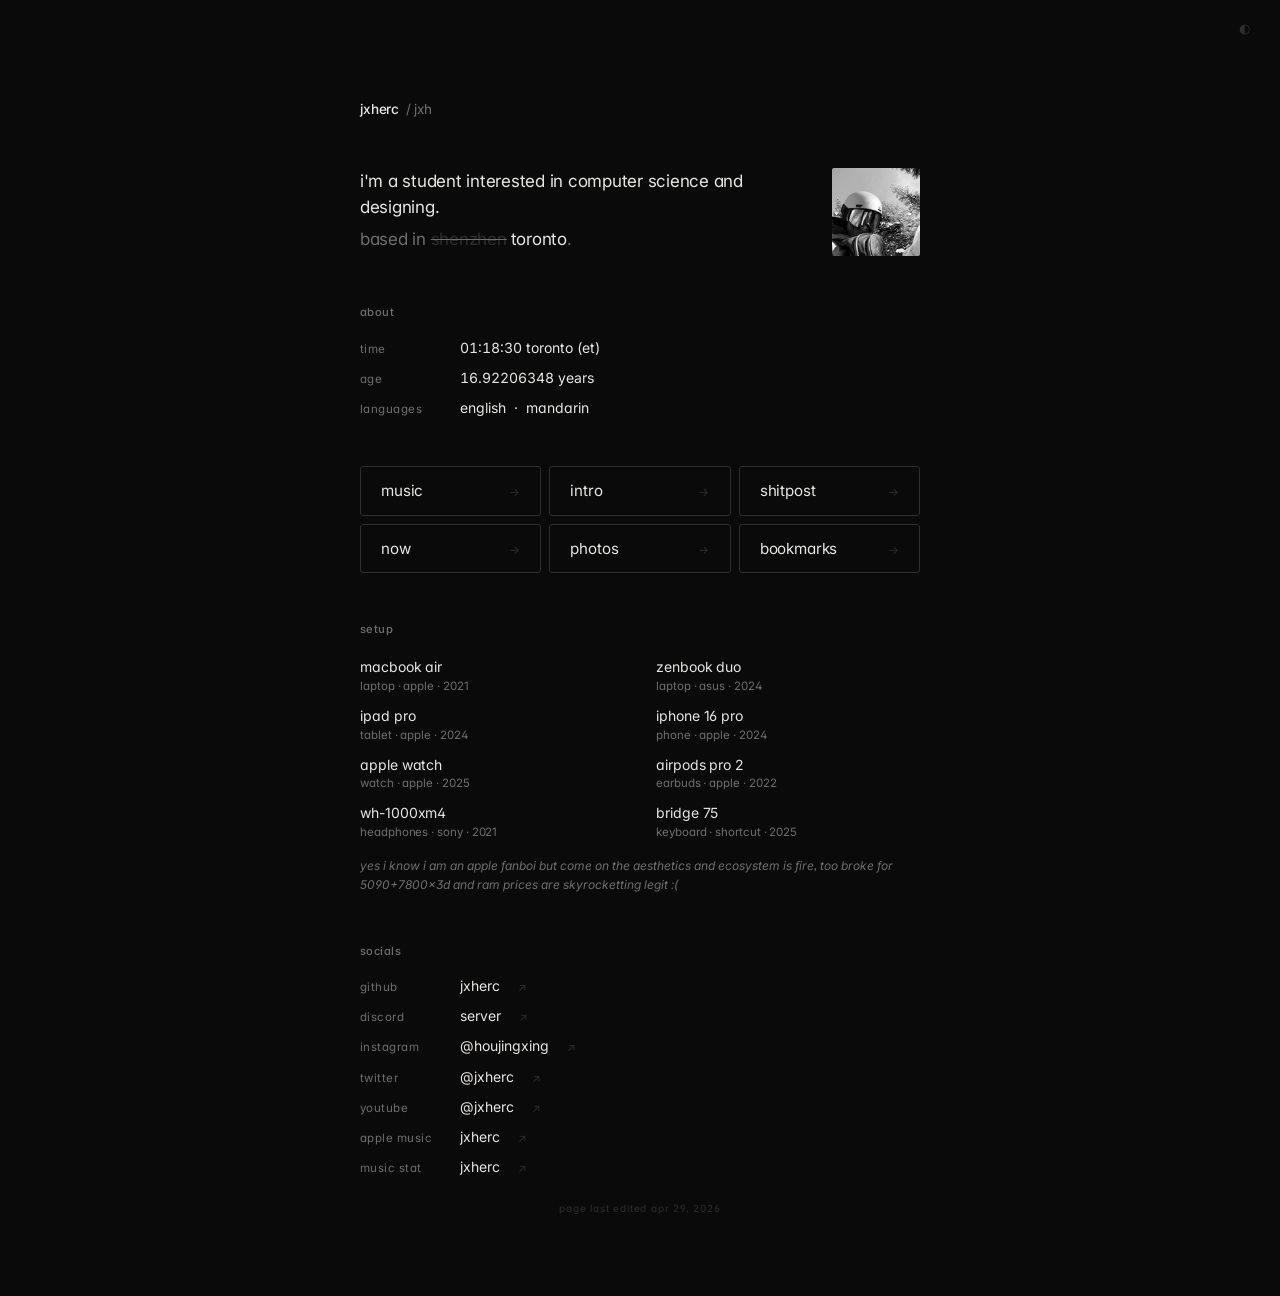
==== commit 6ec9d3f6: "remove guestbook" ====
--- a/index.html
+++ b/index.html
@@ -55,35 +55,29 @@
     </div>
   </section>
 
-  <section style="display:flex;flex-direction:column;gap:0.5rem;">
-    <div style="display:grid;grid-template-columns:repeat(3,1fr);gap:0.5rem;">
-      <a class="music-card" href="music.html">
-        <span class="title">music</span>
-        <span class="enter">→</span>
-      </a>
-      <a class="music-card" href="intro.html">
-        <span class="title">intro</span>
-        <span class="enter">→</span>
-      </a>
-      <a class="music-card" href="shitpost.html">
-        <span class="title">shitpost</span>
-        <span class="enter">→</span>
-      </a>
-      <a class="music-card" href="now.html">
-        <span class="title">now</span>
-        <span class="enter">→</span>
-      </a>
-      <a class="music-card" href="photos.html">
-        <span class="title">photos</span>
-        <span class="enter">→</span>
-      </a>
-      <a class="music-card" href="bookmarks.html">
-        <span class="title">bookmarks</span>
-        <span class="enter">→</span>
-      </a>
-    </div>
-    <a class="music-card" href="guestbook.html">
-      <span class="title">guestbook</span>
+  <section style="display:grid;grid-template-columns:repeat(3,1fr);gap:0.5rem;">
+    <a class="music-card" href="music.html">
+      <span class="title">music</span>
+      <span class="enter">→</span>
+    </a>
+    <a class="music-card" href="intro.html">
+      <span class="title">intro</span>
+      <span class="enter">→</span>
+    </a>
+    <a class="music-card" href="shitpost.html">
+      <span class="title">shitpost</span>
+      <span class="enter">→</span>
+    </a>
+    <a class="music-card" href="now.html">
+      <span class="title">now</span>
+      <span class="enter">→</span>
+    </a>
+    <a class="music-card" href="photos.html">
+      <span class="title">photos</span>
+      <span class="enter">→</span>
+    </a>
+    <a class="music-card" href="bookmarks.html">
+      <span class="title">bookmarks</span>
       <span class="enter">→</span>
     </a>
   </section>
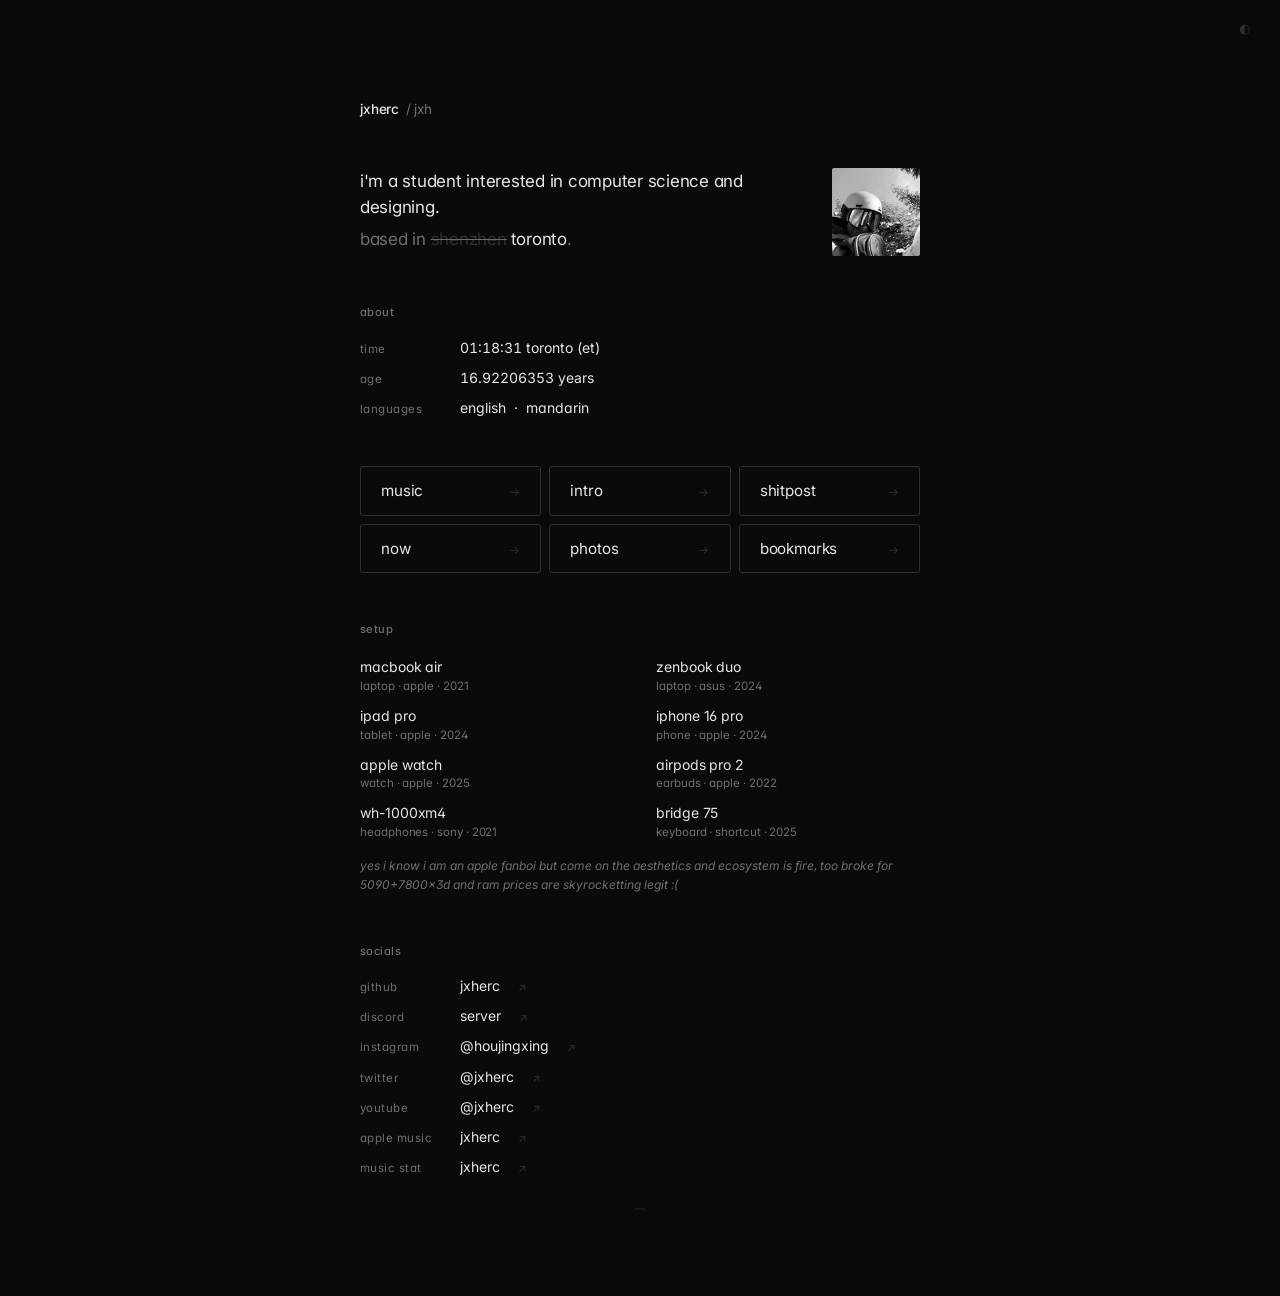
==== commit 096ab080: "refactor: code cleanup, restructure intro, fix stamps" ====
--- a/index.html
+++ b/index.html
@@ -124,33 +124,34 @@
     </div>
   </section>
 
-  <section class="page-edit-stamp">page last edited apr 29, 2026</section>
+  <section class="page-edit-stamp">—</section>
 
 </main>
 
 <script>
   const BIRTH = new Date('2010-01-03T11:30:00Z');
-  const ageEl = document.getElementById('age');
+  const ageSpot = document.getElementById('age');
   function updateAge() {
     const years = (new Date() - BIRTH) / (1000 * 60 * 60 * 24 * 365.25);
-    ageEl.textContent = years.toFixed(8) + ' years';
+    ageSpot.textContent = years.toFixed(8) + ' years';
   }
   updateAge();
   setInterval(updateAge, 40);
 
-  const clockEl = document.getElementById('clock');
+  const clockSpot = document.getElementById('clock');
   function updateClock() {
     const time = new Date().toLocaleTimeString('en-CA', {
       timeZone: 'America/Toronto',
       hour12: false, hour: '2-digit', minute: '2-digit', second: '2-digit'
     });
-    clockEl.textContent = time + ' toronto (et)';
+    clockSpot.textContent = time + ' toronto (et)';
   }
   updateClock();
   setInterval(updateClock, 1000);
 
   fetch('https://api.github.com/repos/jxherc/website/commits?path=index.html&per_page=1')
-    .then(r => r.json()).then(data => {
+    .then(r => r.json())
+  .then(data => {
       const c = data[0]?.commit;
       if (!c) return;
       const d = new Date(c.committer?.date || c.author?.date);
